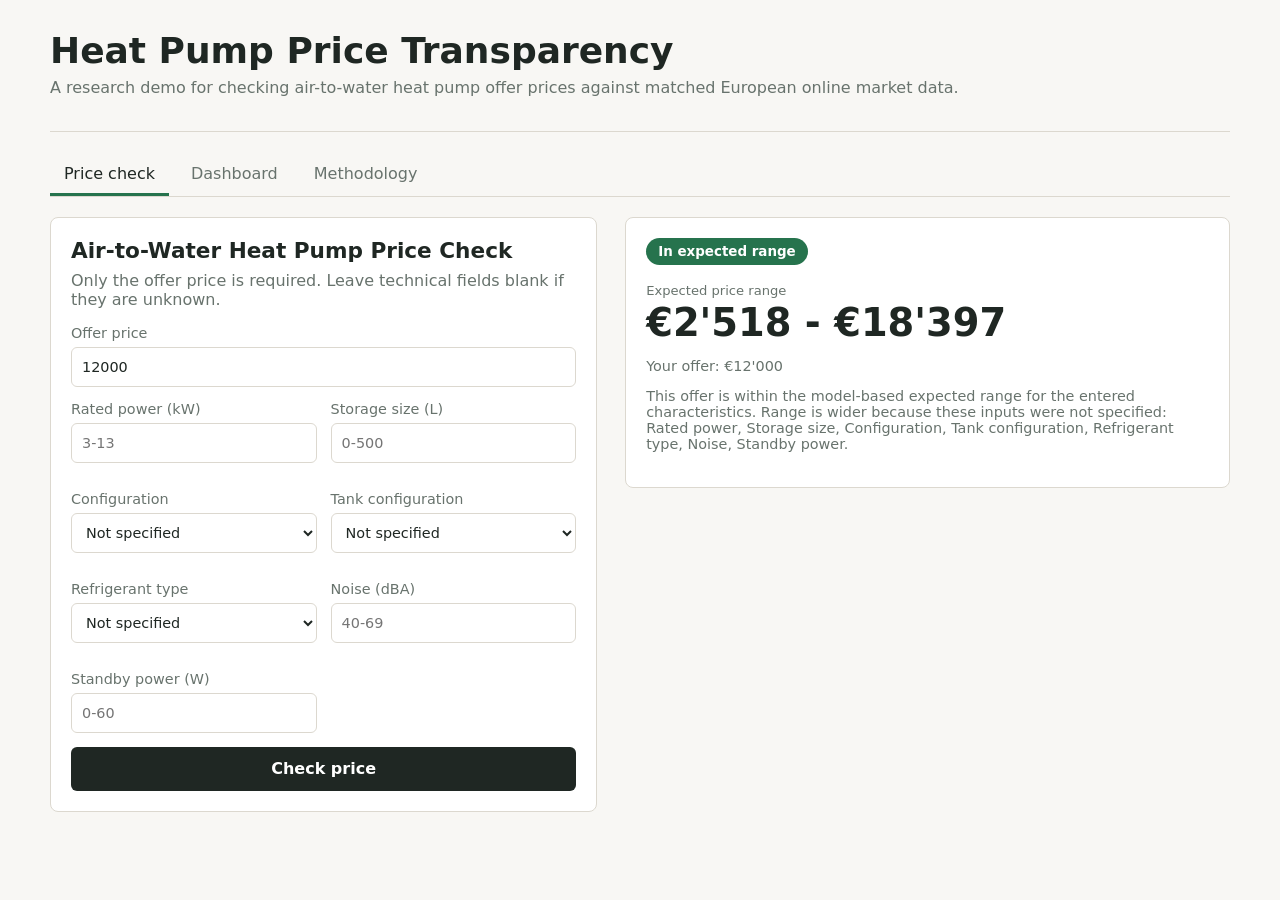
==== index.html @ 41a890fd "Show dashboard filters as dual-handle sliders" ====
<!doctype html>
<html lang="en">
  <head>
    <meta charset="utf-8">
    <meta name="viewport" content="width=device-width, initial-scale=1">
    <title>Heat Pump Price Transparency</title>
    <link rel="stylesheet" href="styles.css">
  </head>
  <body>
    <main class="page">
      <header class="topbar">
        <div>
          <h1>Heat Pump Price Transparency</h1>
          <p>A research demo for checking air-to-water heat pump offer prices against matched European online market data.</p>
        </div>
      </header>

      <nav class="tabs" aria-label="Sections">
        <button class="tab is-active" data-tab="price">Price check</button>
        <button class="tab" data-tab="dashboard">Dashboard</button>
        <button class="tab" data-tab="methodology">Methodology</button>
      </nav>

      <section id="price" class="panel is-active">
        <div class="split">
          <form id="price-form" class="form-panel">
            <h2>Air-to-Water Heat Pump Price Check</h2>
            <p class="muted">Only the offer price is required. Leave technical fields blank if they are unknown.</p>

            <label>
              Offer price
              <input id="offer-price" type="number" min="100" max="100000" step="250" value="12000">
            </label>

            <div class="grid two">
              <label>
                Rated power (kW)
                <input id="power" type="number" step="0.1">
              </label>
              <label>
                Storage size (L)
                <input id="storage" type="number" step="10">
              </label>
              <label>
                Configuration
                <select id="config"></select>
              </label>
              <label>
                Tank configuration
                <select id="tank"></select>
              </label>
              <label>
                Refrigerant type
                <select id="refrigerant"></select>
              </label>
              <label>
                Noise (dBA)
                <input id="noise" type="number" step="0.5">
              </label>
              <label>
                Standby power (W)
                <input id="standby" type="number" step="0.5">
              </label>
            </div>

            <button type="submit" class="primary">Check price</button>
          </form>

          <aside id="result" class="score-panel" aria-live="polite"></aside>
        </div>
      </section>

      <section id="dashboard" class="panel">
        <h2>Market Dashboard</h2>
        <p class="muted">Explore simple benchmark tables and matched offers from the research dataset.</p>

        <div class="filters">
          <input id="table-search" type="search" placeholder="Search manufacturer, model, title, refrigerant, or website">
          <select id="manufacturer-filter"></select>
          <select id="configuration-filter"></select>
          <select id="refrigerant-filter"></select>
          <div class="range-filter">
            <div class="range-filter__label">
              <span>Price range</span>
              <strong id="price-range-label"></strong>
            </div>
            <div class="range-stack">
              <input id="price-min-filter" type="range" step="250" aria-label="Minimum price">
              <input id="price-max-filter" type="range" step="250" aria-label="Maximum price">
            </div>
          </div>
          <div class="range-filter">
            <div class="range-filter__label">
              <span>Power range</span>
              <strong id="power-range-label"></strong>
            </div>
            <div class="range-stack">
              <input id="power-min-filter" type="range" step="0.5" aria-label="Minimum power">
              <input id="power-max-filter" type="range" step="0.5" aria-label="Maximum power">
            </div>
          </div>
        </div>

        <div id="dashboard-metrics" class="metric-grid"></div>

        <div class="table-wrap">
          <table id="offers-table">
            <thead>
              <tr>
                <th data-sort="Manufacturer display">Manufacturer</th>
                <th data-sort="Titel">Product title</th>
                <th data-sort="Price">Price</th>
                <th data-sort="Rated Power low T [kW]">Power kW</th>
                <th data-sort="SCOP">SCOP</th>
                <th data-sort="Configuration">Configuration</th>
                <th data-sort="Refrigerant">Refrigerant</th>
                <th data-sort="Website">Website</th>
              </tr>
            </thead>
            <tbody></tbody>
          </table>
        </div>
      </section>

      <section id="methodology" class="panel">
        <h2>Methodology</h2>
        <p>This demo is based on the market-transparency study <em>Increasing market transparency of residential air-to-water heat pumps in Europe by clustering the appliances</em> by Ugne Potthoff, Felix Morlock, and Felix Wortmann, prepared for HPC2026.</p>

        <h3>Data basis</h3>
        <p>The underlying research links certified technical data from Heat Pump Library / Keymark records with web-scraped European online retail prices. The processed app dataset contains matched residential air-to-water heat pump observations from 13 manufacturers.</p>

        <h3>Static GitHub Pages model</h3>
        <div id="model-metrics" class="metric-grid"></div>
        <p>This GitHub Pages version cannot run Python in the browser. Instead, it uses a precomputed grid of predictions generated from the same RandomForest_200t model used in the Streamlit app. Missing inputs broaden the comparison across the precomputed prediction grid.</p>
        <p><strong>Important: predictive fit is not causality.</strong> The model estimates associations learned from observed online product prices. It does not prove that changing one feature causes the price to change by a specific amount.</p>

        <h3>How the label is assigned</h3>
        <ul>
          <li><strong>Cheaper than expected:</strong> offer price is more than 20% below the expected range.</li>
          <li><strong>In expected range:</strong> offer price is within the expected range.</li>
          <li><strong>Higher than expected:</strong> offer price is more than 20% above the expected range.</li>
        </ul>

        <p class="note">This is a research demo. It benchmarks product/configuration offer prices only and should not be used as a final purchasing recommendation.</p>
      </section>
    </main>
    <script src="app.js"></script>
  </body>
</html>
---- styles.css ----
:root {
  --bg: #f8f7f4;
  --surface: #ffffff;
  --ink: #1f2723;
  --muted: #68736d;
  --line: #dcd8cf;
  --green: #26734d;
  --red: #a33b35;
  --gray: #6f7772;
}

* {
  box-sizing: border-box;
}

body {
  margin: 0;
  background: var(--bg);
  color: var(--ink);
  font-family: Inter, ui-sans-serif, system-ui, -apple-system, BlinkMacSystemFont, "Segoe UI", sans-serif;
}

.page {
  width: min(1180px, calc(100vw - 32px));
  margin: 0 auto;
  padding: 32px 0 48px;
}

.topbar {
  border-bottom: 1px solid var(--line);
  padding-bottom: 18px;
}

h1,
h2,
h3,
p {
  margin-top: 0;
}

h1 {
  font-size: 2.25rem;
  line-height: 1.05;
  margin-bottom: 0.5rem;
}

h2 {
  font-size: 1.35rem;
  margin-bottom: 0.5rem;
}

h3 {
  font-size: 1rem;
  margin-top: 1.5rem;
}

.muted,
.topbar p {
  color: var(--muted);
}

.tabs {
  display: flex;
  gap: 8px;
  margin: 20px 0;
  border-bottom: 1px solid var(--line);
}

.tab {
  appearance: none;
  border: 0;
  border-bottom: 3px solid transparent;
  background: transparent;
  color: var(--muted);
  cursor: pointer;
  font: inherit;
  padding: 12px 14px 10px;
}

.tab.is-active {
  color: var(--ink);
  border-bottom-color: var(--green);
}

.panel {
  display: none;
}

.panel.is-active {
  display: block;
}

.split {
  display: grid;
  grid-template-columns: minmax(0, 0.95fr) minmax(300px, 1.05fr);
  gap: 28px;
  align-items: start;
}

.form-panel,
.score-panel,
.note {
  background: var(--surface);
  border: 1px solid var(--line);
  border-radius: 8px;
  padding: 20px;
}

.grid.two {
  display: grid;
  grid-template-columns: repeat(2, minmax(0, 1fr));
  gap: 14px;
}

label {
  display: grid;
  gap: 6px;
  color: var(--muted);
  font-size: 0.9rem;
  margin-bottom: 14px;
}

input,
select {
  width: 100%;
  border: 1px solid var(--line);
  border-radius: 6px;
  background: #fff;
  color: var(--ink);
  font: inherit;
  min-height: 40px;
  padding: 8px 10px;
}

input[type="range"] {
  appearance: none;
  background: transparent;
  min-height: 28px;
  padding: 0;
  pointer-events: none;
}

input[type="range"]::-webkit-slider-runnable-track {
  background: transparent;
  border: 0;
  height: 6px;
}

input[type="range"]::-moz-range-track {
  background: transparent;
  border: 0;
  height: 6px;
}

input[type="range"]::-webkit-slider-thumb {
  appearance: none;
  background: var(--green);
  border: 2px solid #fff;
  border-radius: 999px;
  box-shadow: 0 1px 4px rgba(31, 39, 35, 0.25);
  cursor: pointer;
  height: 18px;
  margin-top: -6px;
  pointer-events: auto;
  width: 18px;
}

input[type="range"]::-moz-range-thumb {
  background: var(--green);
  border: 2px solid #fff;
  border-radius: 999px;
  box-shadow: 0 1px 4px rgba(31, 39, 35, 0.25);
  cursor: pointer;
  height: 18px;
  pointer-events: auto;
  width: 18px;
}

.range-filter {
  display: grid;
  gap: 4px;
  min-width: 0;
}

.range-filter__label {
  align-items: baseline;
  color: var(--muted);
  display: flex;
  font-size: 0.9rem;
  gap: 10px;
  justify-content: space-between;
}

.range-filter__label strong {
  color: var(--ink);
  font-size: 0.85rem;
  font-weight: 650;
  white-space: nowrap;
}

.range-stack {
  background: linear-gradient(90deg, var(--line), #c9d8cd, var(--line));
  border-radius: 999px;
  height: 28px;
  position: relative;
}

.range-stack input[type="range"] {
  border: 0;
  height: 28px;
  left: 0;
  margin: 0;
  position: absolute;
  right: 0;
  top: 0;
  width: 100%;
}

.primary {
  width: 100%;
  min-height: 44px;
  border: 0;
  border-radius: 6px;
  background: var(--ink);
  color: #fff;
  cursor: pointer;
  font: inherit;
  font-weight: 650;
}

.label-pill {
  display: inline-block;
  border-radius: 999px;
  color: #fff;
  font-size: 0.84rem;
  font-weight: 700;
  margin-bottom: 18px;
  padding: 6px 12px;
}

.metric-label {
  color: var(--muted);
  font-size: 0.82rem;
  margin-bottom: 0.35rem;
}

.range-value {
  font-size: clamp(1.8rem, 3vw, 2.8rem);
  font-weight: 760;
  line-height: 1.05;
  margin-bottom: 0.9rem;
}

.small-note {
  color: var(--muted);
  font-size: 0.9rem;
}

.filters,
.metric-grid {
  display: grid;
  grid-template-columns: repeat(auto-fit, minmax(180px, 1fr));
  gap: 12px;
  margin: 16px 0;
}

.metric-card {
  background: var(--surface);
  border: 1px solid var(--line);
  border-radius: 8px;
  padding: 14px;
}

.metric-value {
  font-size: 1.55rem;
  font-weight: 700;
}

.table-wrap {
  background: var(--surface);
  border: 1px solid var(--line);
  border-radius: 8px;
  overflow: auto;
  max-height: 620px;
}

table {
  width: 100%;
  border-collapse: collapse;
  font-size: 0.9rem;
}

th,
td {
  border-bottom: 1px solid var(--line);
  padding: 10px;
  text-align: left;
  vertical-align: top;
}

th {
  background: #f0eee8;
  cursor: pointer;
  position: sticky;
  top: 0;
  z-index: 1;
}

td a {
  color: var(--green);
}

@media (max-width: 760px) {
  .split,
  .grid.two {
    grid-template-columns: 1fr;
  }

  h1 {
    font-size: 1.8rem;
  }
}
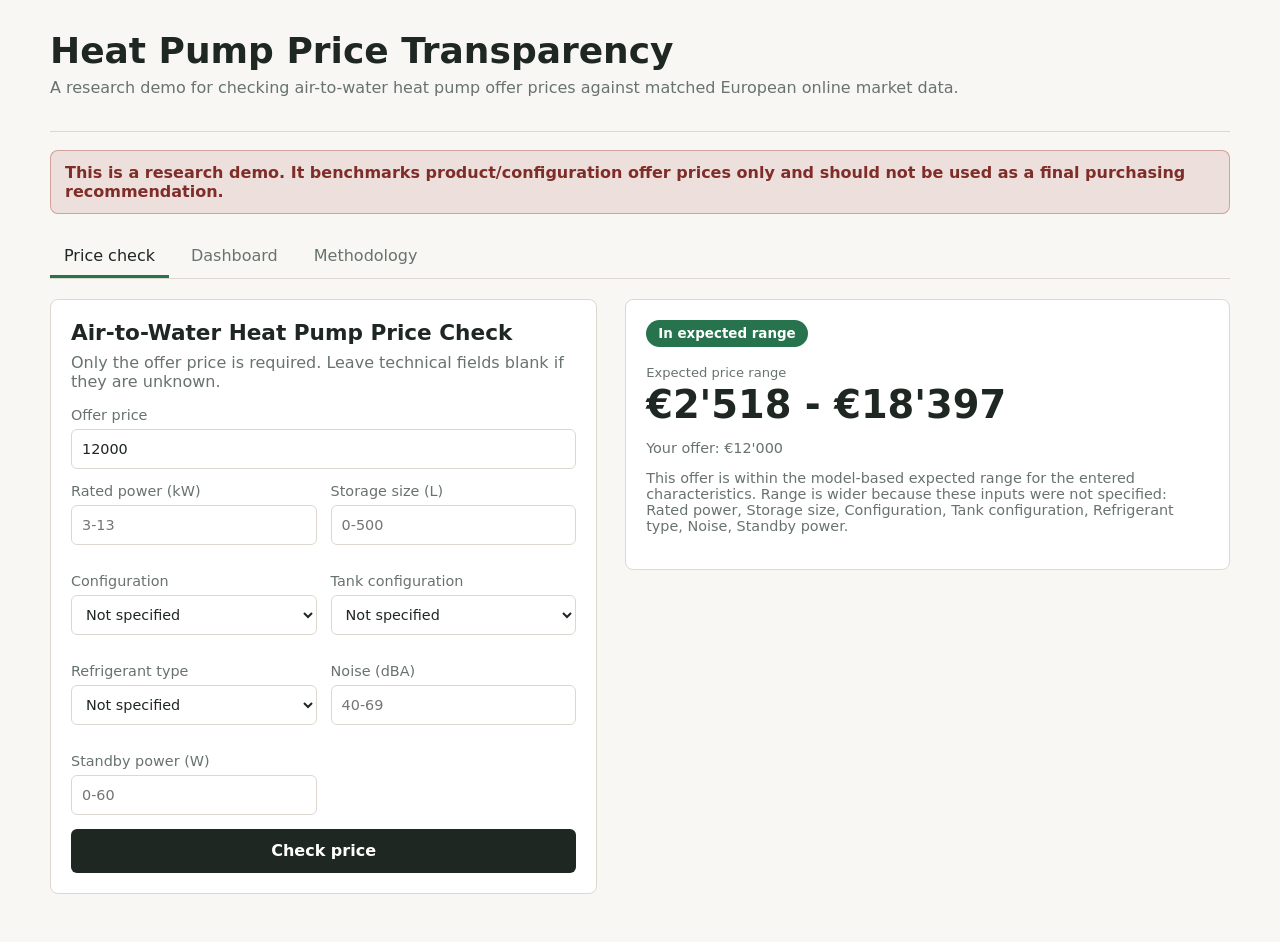
==== commit 73939830: "Highlight research demo warning" ====
--- a/index.html
+++ b/index.html
@@ -14,6 +14,8 @@
           <p>A research demo for checking air-to-water heat pump offer prices against matched European online market data.</p>
         </div>
       </header>
+
+      <p class="research-warning">This is a research demo. It benchmarks product/configuration offer prices only and should not be used as a final purchasing recommendation.</p>
 
       <nav class="tabs" aria-label="Sections">
         <button class="tab is-active" data-tab="price">Price check</button>
@@ -76,8 +78,14 @@
 
         <div class="filters">
           <input id="table-search" type="search" placeholder="Search manufacturer, model, title, refrigerant, or website">
-          <select id="manufacturer-filter"></select>
-          <select id="configuration-filter"></select>
+          <details class="multi-select" id="manufacturer-filter">
+            <summary>All manufacturers</summary>
+            <div class="multi-select__menu" id="manufacturer-options"></div>
+          </details>
+          <details class="multi-select" id="configuration-filter">
+            <summary>All configurations</summary>
+            <div class="multi-select__menu" id="configuration-options"></div>
+          </details>
           <select id="refrigerant-filter"></select>
           <div class="range-filter">
             <div class="range-filter__label">
@@ -140,8 +148,6 @@
           <li><strong>In expected range:</strong> offer price is within the expected range.</li>
           <li><strong>Higher than expected:</strong> offer price is more than 20% above the expected range.</li>
         </ul>
-
-        <p class="note">This is a research demo. It benchmarks product/configuration offer prices only and should not be used as a final purchasing recommendation.</p>
       </section>
     </main>
     <script src="app.js"></script>
--- a/styles.css
+++ b/styles.css
@@ -98,12 +98,21 @@
 }
 
 .form-panel,
-.score-panel,
-.note {
+.score-panel {
   background: var(--surface);
   border: 1px solid var(--line);
   border-radius: 8px;
   padding: 20px;
+}
+
+.research-warning {
+  background: rgba(163, 59, 53, 0.12);
+  border: 1px solid rgba(163, 59, 53, 0.38);
+  border-radius: 8px;
+  color: #7f2d29;
+  font-weight: 650;
+  margin: 18px 0 4px;
+  padding: 12px 14px;
 }
 
 .grid.two {
@@ -130,6 +139,74 @@
   font: inherit;
   min-height: 40px;
   padding: 8px 10px;
+}
+
+.multi-select {
+  min-width: 0;
+  position: relative;
+}
+
+.multi-select summary {
+  align-items: center;
+  background: #fff;
+  border: 1px solid var(--line);
+  border-radius: 6px;
+  color: var(--ink);
+  cursor: pointer;
+  display: flex;
+  font-size: 0.95rem;
+  justify-content: space-between;
+  list-style: none;
+  min-height: 40px;
+  padding: 8px 10px;
+}
+
+.multi-select summary::-webkit-details-marker {
+  display: none;
+}
+
+.multi-select summary::after {
+  color: var(--muted);
+  content: "⌄";
+  font-size: 0.9rem;
+}
+
+.multi-select[open] summary {
+  border-bottom-left-radius: 0;
+  border-bottom-right-radius: 0;
+}
+
+.multi-select__menu {
+  background: #fff;
+  border: 1px solid var(--line);
+  border-radius: 0 0 6px 6px;
+  box-shadow: 0 8px 18px rgba(31, 39, 35, 0.12);
+  display: grid;
+  gap: 2px;
+  left: 0;
+  max-height: 260px;
+  overflow: auto;
+  padding: 8px;
+  position: absolute;
+  right: 0;
+  top: 100%;
+  z-index: 4;
+}
+
+.multi-select__menu label {
+  align-items: center;
+  color: var(--ink);
+  display: flex;
+  flex-direction: row;
+  font-size: 0.9rem;
+  gap: 8px;
+  margin: 0;
+  padding: 6px;
+}
+
+.multi-select__menu input {
+  min-height: auto;
+  width: auto;
 }
 
 input[type="range"] {
@@ -199,21 +276,47 @@
 }
 
 .range-stack {
-  background: linear-gradient(90deg, var(--line), #c9d8cd, var(--line));
-  border-radius: 999px;
-  height: 28px;
+  --range-end: 100%;
+  --range-start: 0%;
+  border-radius: 999px;
+  height: 24px;
   position: relative;
+}
+
+.range-stack::after {
+  background: var(--line);
+  border-radius: 999px;
+  content: "";
+  height: 7px;
+  left: 0;
+  position: absolute;
+  right: 0;
+  top: 7px;
+  z-index: 0;
+}
+
+.range-stack::before {
+  background: #6857e8;
+  border-radius: 999px;
+  content: "";
+  height: 7px;
+  left: var(--range-start);
+  position: absolute;
+  right: calc(100% - var(--range-end));
+  top: 7px;
+  z-index: 1;
 }
 
 .range-stack input[type="range"] {
   border: 0;
-  height: 28px;
+  height: 24px;
   left: 0;
   margin: 0;
   position: absolute;
   right: 0;
   top: 0;
   width: 100%;
+  z-index: 2;
 }
 
 .primary {
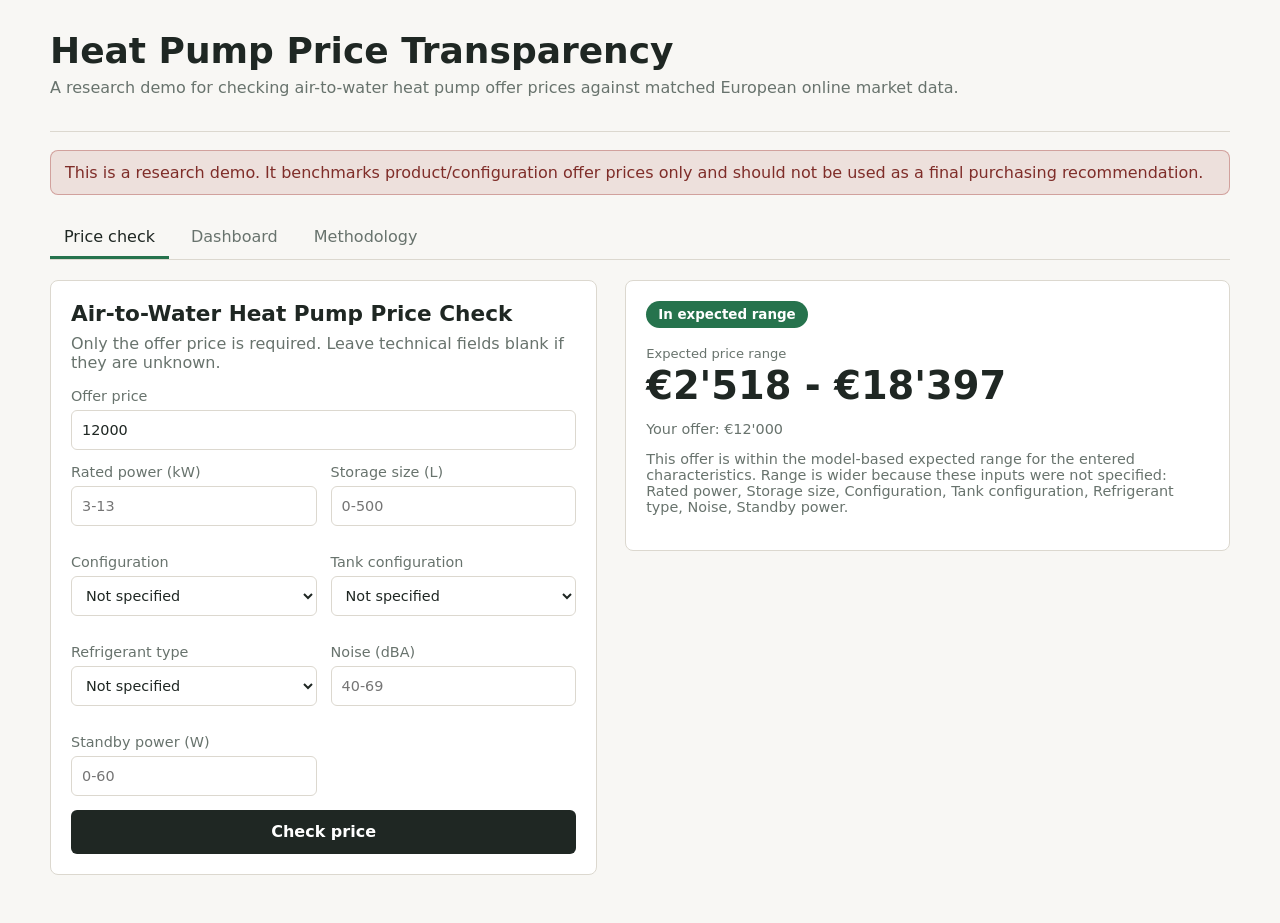
==== commit 5f0933de: "Add market transparency limitations" ====
--- a/index.html
+++ b/index.html
@@ -148,6 +148,12 @@
           <li><strong>In expected range:</strong> offer price is within the expected range.</li>
           <li><strong>Higher than expected:</strong> offer price is more than 20% above the expected range.</li>
         </ul>
+
+        <h3>Limitations and interpretation</h3>
+        <p>The analysis should be interpreted as a cross-sectional snapshot of observable online market information, not as a continuous price monitoring system. The underlying data capture reflects prices found at the time of scraping and does not measure how prices evolve over time, how often offers change, or whether listed products were available under identical delivery and service conditions.</p>
+        <p>Heat pump markets are not fully transparent to end users. Many relevant transactions take place in business-to-business channels between manufacturers, wholesalers, installers, and retailers. The prices used here are therefore internet-platform and online-retail observations rather than a complete representation of the full market. They should be read as observable reference points, not as definitive transaction prices for all buyers.</p>
+        <p>The model only uses product and configuration characteristics available in the matched technical and price dataset. Less tangible but commercially important factors are not represented, including warranty conditions, installer relationship, after-sales service, brand reputation, perceived reliability, supplier trust, delivery security, local availability, financing conditions, and the scope of included accessories or services.</p>
+        <p>The purpose of this demo is not to harm, rank, or judge individual manufacturers, brands, retailers, or installers. Its purpose is to illustrate the current state of market transparency and to make visible how difficult it can be for individual users to identify comparable air-to-water heat pump prices online. The results should therefore be understood as a research-based benchmarking signal and as a demonstration of market opacity, not as a purchasing recommendation or a causal assessment of brand value.</p>
       </section>
     </main>
     <script src="app.js"></script>
--- a/styles.css
+++ b/styles.css
@@ -110,7 +110,6 @@
   border: 1px solid rgba(163, 59, 53, 0.38);
   border-radius: 8px;
   color: #7f2d29;
-  font-weight: 650;
   margin: 18px 0 4px;
   padding: 12px 14px;
 }
@@ -231,7 +230,7 @@
 
 input[type="range"]::-webkit-slider-thumb {
   appearance: none;
-  background: var(--green);
+  background: #5f6661;
   border: 2px solid #fff;
   border-radius: 999px;
   box-shadow: 0 1px 4px rgba(31, 39, 35, 0.25);
@@ -243,7 +242,7 @@
 }
 
 input[type="range"]::-moz-range-thumb {
-  background: var(--green);
+  background: #5f6661;
   border: 2px solid #fff;
   border-radius: 999px;
   box-shadow: 0 1px 4px rgba(31, 39, 35, 0.25);
@@ -296,7 +295,7 @@
 }
 
 .range-stack::before {
-  background: #6857e8;
+  background: #6f7772;
   border-radius: 999px;
   content: "";
   height: 7px;
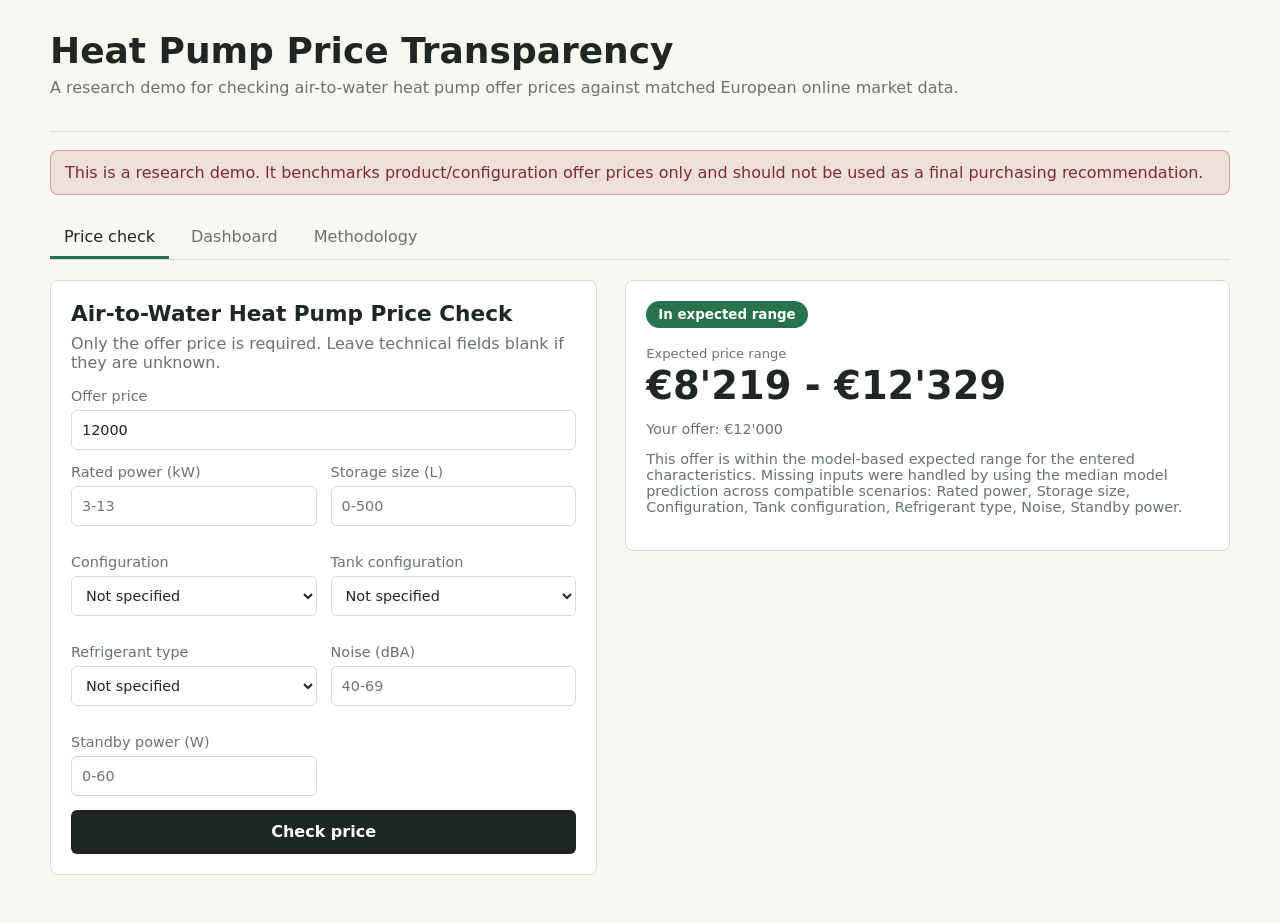
==== commit 0e331e0d: "Correct expected price range logic" ====
--- a/index.html
+++ b/index.html
@@ -31,7 +31,7 @@
 
             <label>
               Offer price
-              <input id="offer-price" type="number" min="100" max="100000" step="250" value="12000">
+              <input id="offer-price" type="number" min="0" step="any" value="12000">
             </label>
 
             <div class="grid two">
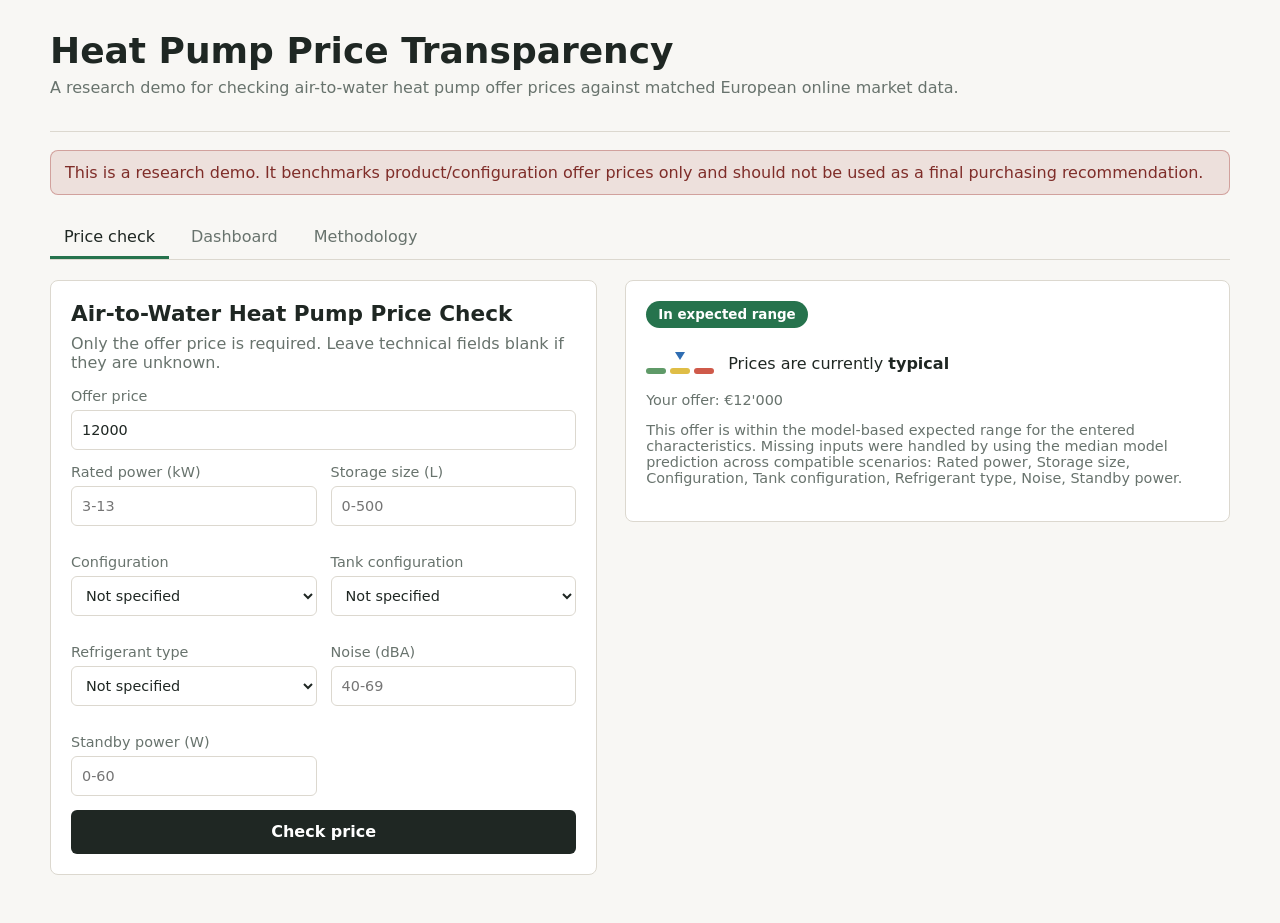
==== commit 3b4f178c: "Use status gauge for price check" ====
--- a/index.html
+++ b/index.html
@@ -37,11 +37,11 @@
             <div class="grid two">
               <label>
                 Rated power (kW)
-                <input id="power" type="number" step="0.1">
+                <input id="power" type="number" step="any">
               </label>
               <label>
                 Storage size (L)
-                <input id="storage" type="number" step="10">
+                <input id="storage" type="number" step="any">
               </label>
               <label>
                 Configuration
@@ -57,11 +57,11 @@
               </label>
               <label>
                 Noise (dBA)
-                <input id="noise" type="number" step="0.5">
+                <input id="noise" type="number" step="any">
               </label>
               <label>
                 Standby power (W)
-                <input id="standby" type="number" step="0.5">
+                <input id="standby" type="number" step="any">
               </label>
             </div>
 
--- a/styles.css
+++ b/styles.css
@@ -346,11 +346,58 @@
   margin-bottom: 0.35rem;
 }
 
-.range-value {
-  font-size: clamp(1.8rem, 3vw, 2.8rem);
-  font-weight: 760;
-  line-height: 1.05;
-  margin-bottom: 0.9rem;
+.price-status {
+  align-items: center;
+  display: flex;
+  gap: 14px;
+  margin: 0.4rem 0 1.1rem;
+}
+
+.price-status__scale {
+  align-items: end;
+  display: flex;
+  gap: 4px;
+  height: 22px;
+  position: relative;
+}
+
+.price-status__segment {
+  border-radius: 3px;
+  display: block;
+  height: 6px;
+  width: 20px;
+}
+
+.price-status__segment--low {
+  background: #5f9a68;
+}
+
+.price-status__segment--typical {
+  background: #dfbd46;
+}
+
+.price-status__segment--high {
+  background: #cf5a4a;
+}
+
+.price-status__marker {
+  border-left: 5px solid transparent;
+  border-right: 5px solid transparent;
+  border-top: 8px solid #2f6db2;
+  height: 0;
+  position: absolute;
+  top: 0;
+  transform: translateX(-50%);
+  width: 0;
+}
+
+.price-status__text {
+  color: var(--ink);
+  font-size: 1rem;
+}
+
+.price-status__text strong {
+  font-weight: 750;
 }
 
 .small-note {
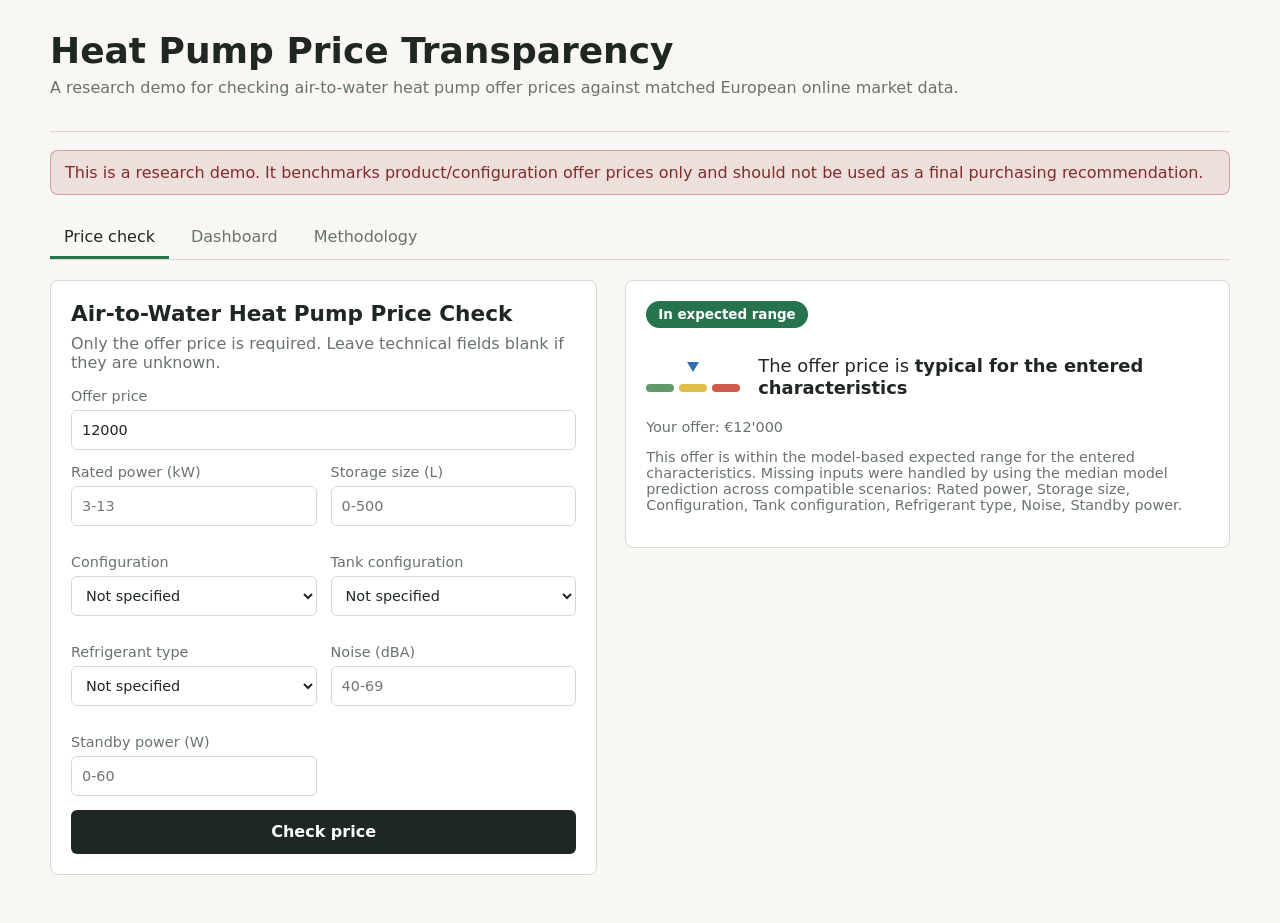
==== commit d963be13: "Add matching names to dashboard" ====
--- a/index.html
+++ b/index.html
@@ -116,7 +116,9 @@
             <thead>
               <tr>
                 <th data-sort="Manufacturer display">Manufacturer</th>
-                <th data-sort="Titel">Product title</th>
+                <th data-sort="Model/Type">Matched online name</th>
+                <th data-sort="Titel">HPLIB name</th>
+                <th data-sort="Model">HPLIB model</th>
                 <th data-sort="Price">Price</th>
                 <th data-sort="Rated Power low T [kW]">Power kW</th>
                 <th data-sort="SCOP">SCOP</th>
--- a/styles.css
+++ b/styles.css
@@ -349,23 +349,23 @@
 .price-status {
   align-items: center;
   display: flex;
-  gap: 14px;
-  margin: 0.4rem 0 1.1rem;
+  gap: 18px;
+  margin: 0.55rem 0 1.2rem;
 }
 
 .price-status__scale {
   align-items: end;
   display: flex;
-  gap: 4px;
-  height: 22px;
+  gap: 5px;
+  height: 30px;
   position: relative;
 }
 
 .price-status__segment {
-  border-radius: 3px;
+  border-radius: 4px;
   display: block;
-  height: 6px;
-  width: 20px;
+  height: 8px;
+  width: 28px;
 }
 
 .price-status__segment--low {
@@ -381,9 +381,9 @@
 }
 
 .price-status__marker {
-  border-left: 5px solid transparent;
-  border-right: 5px solid transparent;
-  border-top: 8px solid #2f6db2;
+  border-left: 6px solid transparent;
+  border-right: 6px solid transparent;
+  border-top: 10px solid #2f6db2;
   height: 0;
   position: absolute;
   top: 0;
@@ -393,7 +393,8 @@
 
 .price-status__text {
   color: var(--ink);
-  font-size: 1rem;
+  font-size: 1.12rem;
+  line-height: 1.25;
 }
 
 .price-status__text strong {
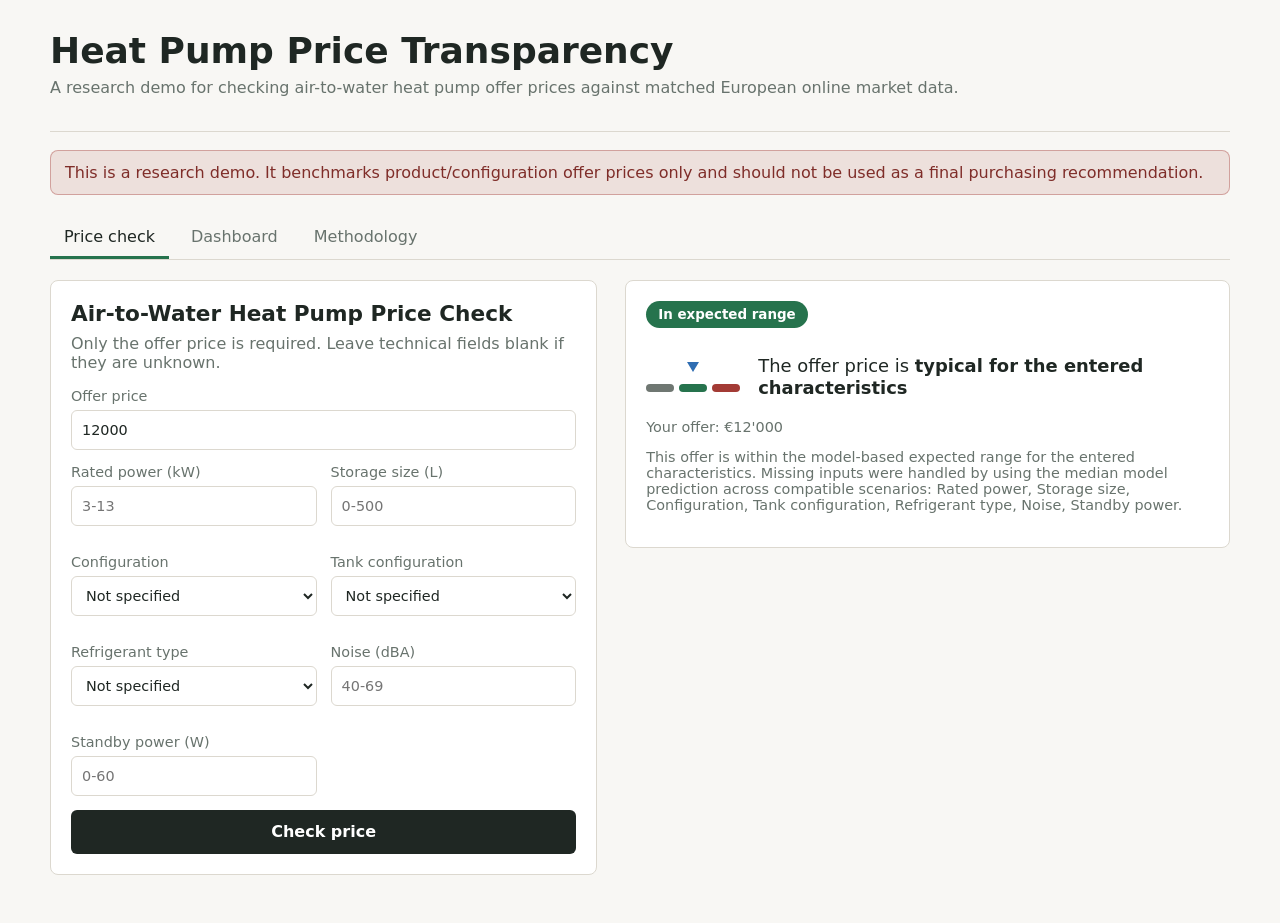
==== commit 1e9aad40: "Rename HPLIB columns to Keymark" ====
--- a/index.html
+++ b/index.html
@@ -117,8 +117,8 @@
               <tr>
                 <th data-sort="Manufacturer display">Manufacturer</th>
                 <th data-sort="Model/Type">Matched online name</th>
-                <th data-sort="Titel">HPLIB name</th>
-                <th data-sort="Model">HPLIB model</th>
+                <th data-sort="Titel">Keymark name <a class="help-link" href="https://keymark.eu/en/products/heatpumps/certified-products" target="_blank" rel="noreferrer" title="Heat pump database - Keymark">?</a></th>
+                <th data-sort="Model">Keymark model <a class="help-link" href="https://keymark.eu/en/products/heatpumps/certified-products" target="_blank" rel="noreferrer" title="Heat pump database - Keymark">?</a></th>
                 <th data-sort="Price">Price</th>
                 <th data-sort="Rated Power low T [kW]">Power kW</th>
                 <th data-sort="SCOP">SCOP</th>
--- a/styles.css
+++ b/styles.css
@@ -369,15 +369,15 @@
 }
 
 .price-status__segment--low {
-  background: #5f9a68;
+  background: #6f7772;
 }
 
 .price-status__segment--typical {
-  background: #dfbd46;
+  background: #26734d;
 }
 
 .price-status__segment--high {
-  background: #cf5a4a;
+  background: #a33b35;
 }
 
 .price-status__marker {
@@ -456,6 +456,27 @@
   z-index: 1;
 }
 
+.help-link {
+  align-items: center;
+  background: #ffffff;
+  border: 1px solid var(--line);
+  border-radius: 999px;
+  color: var(--muted);
+  display: inline-flex;
+  font-size: 0.72rem;
+  font-weight: 700;
+  height: 18px;
+  justify-content: center;
+  margin-left: 5px;
+  text-decoration: none;
+  width: 18px;
+}
+
+.help-link:hover {
+  border-color: var(--gray);
+  color: var(--ink);
+}
+
 td a {
   color: var(--green);
 }
